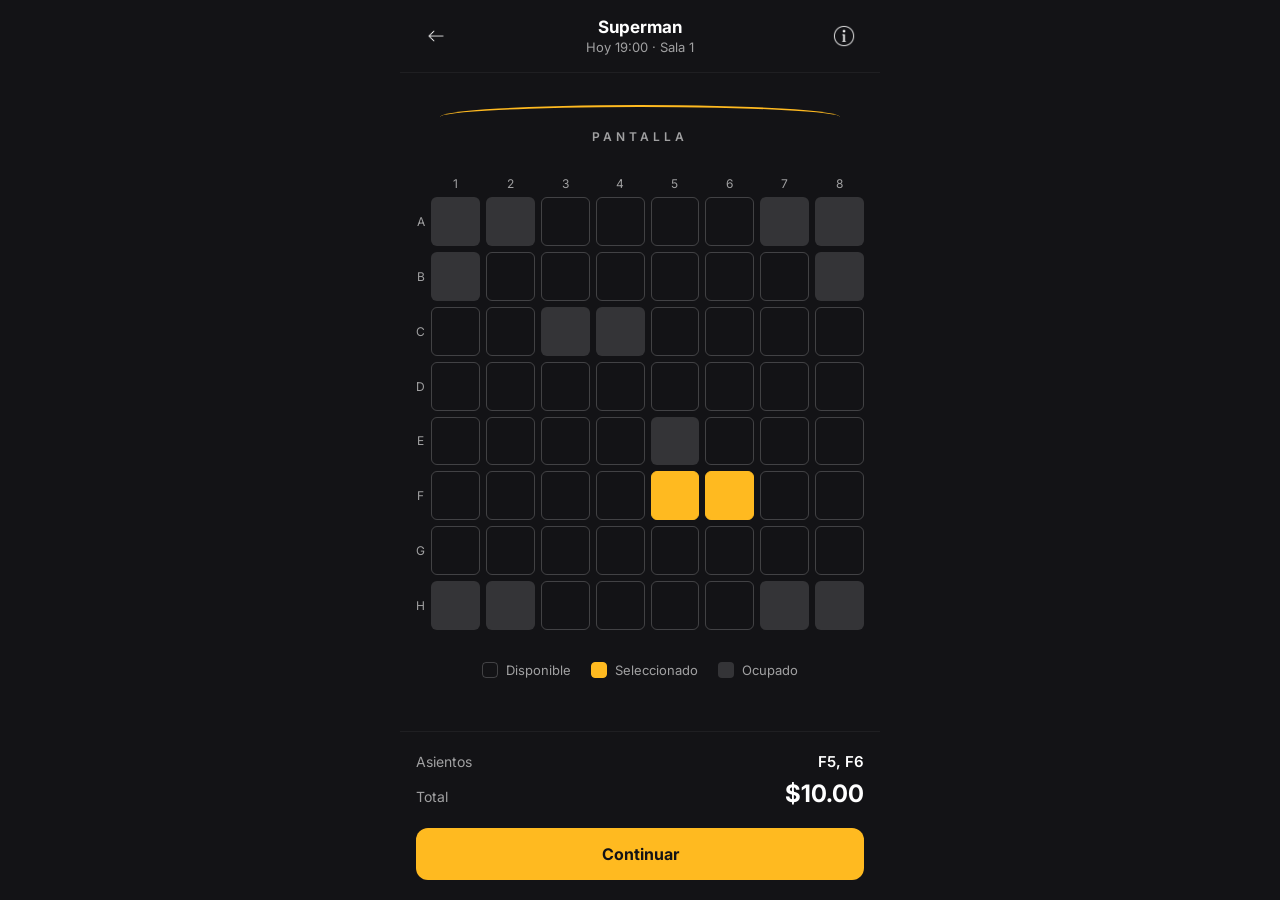
==== asientos.html @ 7ada155e "Maquetación pantalla de asientos" ====
<!DOCTYPE html>
<html lang="es">
<head>
  <meta charset="UTF-8">
  <meta name="viewport" content="width=device-width, initial-scale=1.0">
  <title>Selección de asientos — CINEPLEX</title>
  <link href="https://fonts.googleapis.com/css2?family=Inter:wght@400;600;700;800&display=swap" rel="stylesheet">
  <link rel="stylesheet" href="estilos/comun.css">
  <link rel="stylesheet" href="estilos/asientos.css">
</head>
<body>
  <div class="vista">
    <header class="encabezado-asientos">
      <button class="boton-volver" type="button" aria-label="Volver">
        <img class="icono-volver" src="img-pelis/Iconos/flecha-izquierda.png" alt="">
      </button>
      <div class="info-funcion">
        <h1 class="titulo-funcion">Superman</h1>
        <p class="subtitulo-funcion">Hoy 19:00 · Sala 1</p>
      </div>
      <button class="boton-info" type="button" aria-label="Información de la sala">
        <img class="icono-info" src="img-pelis/Iconos/icono-info.png" alt="">
      </button>
    </header>

    <main class="contenido-asientos">
      <div class="pantalla"></div>
      <p class="pantalla-texto">Pantalla</p>

      <div class="mapa">
        <span class="esquina"></span>
        <span class="numero">1</span>
        <span class="numero">2</span>
        <span class="numero">3</span>
        <span class="numero">4</span>
        <span class="numero">5</span>
        <span class="numero">6</span>
        <span class="numero">7</span>
        <span class="numero">8</span>

        <span class="letra">A</span>
        <button class="asiento ocupado" type="button" aria-label="Asiento A1" disabled></button>
        <button class="asiento ocupado" type="button" aria-label="Asiento A2" disabled></button>
        <button class="asiento" type="button" aria-label="Asiento A3"></button>
        <button class="asiento" type="button" aria-label="Asiento A4"></button>
        <button class="asiento" type="button" aria-label="Asiento A5"></button>
        <button class="asiento" type="button" aria-label="Asiento A6"></button>
        <button class="asiento ocupado" type="button" aria-label="Asiento A7" disabled></button>
        <button class="asiento ocupado" type="button" aria-label="Asiento A8" disabled></button>

        <span class="letra">B</span>
        <button class="asiento ocupado" type="button" aria-label="Asiento B1" disabled></button>
        <button class="asiento" type="button" aria-label="Asiento B2"></button>
        <button class="asiento" type="button" aria-label="Asiento B3"></button>
        <button class="asiento" type="button" aria-label="Asiento B4"></button>
        <button class="asiento" type="button" aria-label="Asiento B5"></button>
        <button class="asiento" type="button" aria-label="Asiento B6"></button>
        <button class="asiento" type="button" aria-label="Asiento B7"></button>
        <button class="asiento ocupado" type="button" aria-label="Asiento B8" disabled></button>

        <span class="letra">C</span>
        <button class="asiento" type="button" aria-label="Asiento C1"></button>
        <button class="asiento" type="button" aria-label="Asiento C2"></button>
        <button class="asiento ocupado" type="button" aria-label="Asiento C3" disabled></button>
        <button class="asiento ocupado" type="button" aria-label="Asiento C4" disabled></button>
        <button class="asiento" type="button" aria-label="Asiento C5"></button>
        <button class="asiento" type="button" aria-label="Asiento C6"></button>
        <button class="asiento" type="button" aria-label="Asiento C7"></button>
        <button class="asiento" type="button" aria-label="Asiento C8"></button>

        <span class="letra">D</span>
        <button class="asiento" type="button" aria-label="Asiento D1"></button>
        <button class="asiento" type="button" aria-label="Asiento D2"></button>
        <button class="asiento" type="button" aria-label="Asiento D3"></button>
        <button class="asiento" type="button" aria-label="Asiento D4"></button>
        <button class="asiento" type="button" aria-label="Asiento D5"></button>
        <button class="asiento" type="button" aria-label="Asiento D6"></button>
        <button class="asiento" type="button" aria-label="Asiento D7"></button>
        <button class="asiento" type="button" aria-label="Asiento D8"></button>

        <span class="letra">E</span>
        <button class="asiento" type="button" aria-label="Asiento E1"></button>
        <button class="asiento" type="button" aria-label="Asiento E2"></button>
        <button class="asiento" type="button" aria-label="Asiento E3"></button>
        <button class="asiento" type="button" aria-label="Asiento E4"></button>
        <button class="asiento ocupado" type="button" aria-label="Asiento E5" disabled></button>
        <button class="asiento" type="button" aria-label="Asiento E6"></button>
        <button class="asiento" type="button" aria-label="Asiento E7"></button>
        <button class="asiento" type="button" aria-label="Asiento E8"></button>

        <span class="letra">F</span>
        <button class="asiento" type="button" aria-label="Asiento F1"></button>
        <button class="asiento" type="button" aria-label="Asiento F2"></button>
        <button class="asiento" type="button" aria-label="Asiento F3"></button>
        <button class="asiento" type="button" aria-label="Asiento F4"></button>
        <button class="asiento seleccionado" type="button" aria-label="Asiento F5"></button>
        <button class="asiento seleccionado" type="button" aria-label="Asiento F6"></button>
        <button class="asiento" type="button" aria-label="Asiento F7"></button>
        <button class="asiento" type="button" aria-label="Asiento F8"></button>

        <span class="letra">G</span>
        <button class="asiento" type="button" aria-label="Asiento G1"></button>
        <button class="asiento" type="button" aria-label="Asiento G2"></button>
        <button class="asiento" type="button" aria-label="Asiento G3"></button>
        <button class="asiento" type="button" aria-label="Asiento G4"></button>
        <button class="asiento" type="button" aria-label="Asiento G5"></button>
        <button class="asiento" type="button" aria-label="Asiento G6"></button>
        <button class="asiento" type="button" aria-label="Asiento G7"></button>
        <button class="asiento" type="button" aria-label="Asiento G8"></button>

        <span class="letra">H</span>
        <button class="asiento ocupado" type="button" aria-label="Asiento H1" disabled></button>
        <button class="asiento ocupado" type="button" aria-label="Asiento H2" disabled></button>
        <button class="asiento" type="button" aria-label="Asiento H3"></button>
        <button class="asiento" type="button" aria-label="Asiento H4"></button>
        <button class="asiento" type="button" aria-label="Asiento H5"></button>
        <button class="asiento" type="button" aria-label="Asiento H6"></button>
        <button class="asiento ocupado" type="button" aria-label="Asiento H7" disabled></button>
        <button class="asiento ocupado" type="button" aria-label="Asiento H8" disabled></button>
      </div>

      <div class="leyenda">
        <span class="leyenda-item"><span class="muestra"></span>Disponible</span>
        <span class="leyenda-item"><span class="muestra seleccionado"></span>Seleccionado</span>
        <span class="leyenda-item"><span class="muestra ocupado"></span>Ocupado</span>
      </div>
    </main>

    <footer class="pie">
      <div class="resumen-fila">
        <span class="resumen-etiqueta">Asientos</span>
        <span class="resumen-valor">F5, F6</span>
      </div>
      <div class="resumen-fila">
        <span class="resumen-etiqueta">Total</span>
        <span class="resumen-total">$10.00</span>
      </div>
      <button class="boton-continuar" type="button">Continuar</button>
    </footer>
  </div>
</body>
</html>
---- estilos/comun.css ----
:root {
  --color-fondo: #131316;
  --color-acento: #FFBA20;
  --color-texto: #FFFFFF;
  --color-titulo: #E4E1E6;
  --color-tenue: rgba(255, 255, 255, 0.6);
  --color-superficie: #1c1c20;
  --borde-sutil: rgba(255, 255, 255, 0.05);
  --fuente: 'Inter', system-ui, -apple-system, sans-serif;
}

* {
  margin: 0;
  padding: 0;
  box-sizing: border-box;
}

body {
  background-color: var(--color-fondo);
  color: var(--color-texto);
  font-family: var(--fuente);
}

img {
  display: block;
  max-width: 100%;
}
---- estilos/asientos.css ----
.vista {
  max-width: 480px;
  margin: 0 auto;
  min-height: 100vh;
  display: flex;
  flex-direction: column;
}

.encabezado-asientos {
  position: sticky;
  top: 0;
  z-index: 10;
  display: flex;
  align-items: center;
  gap: 8px;
  padding: 16px;
  background-color: var(--color-fondo);
  border-bottom: 1px solid var(--borde-sutil);
}

.boton-volver,
.boton-info {
  display: flex;
  align-items: center;
  justify-content: center;
  width: 40px;
  height: 40px;
  background: transparent;
  border: none;
  cursor: pointer;
}

.icono-volver,
.icono-info {
  width: 22px;
  height: 22px;
}

.info-funcion {
  flex: 1;
  text-align: center;
}

.titulo-funcion {
  font-size: 17px;
  font-weight: 700;
}

.subtitulo-funcion {
  margin-top: 2px;
  font-size: 13px;
  color: var(--color-tenue);
}

.contenido-asientos {
  flex: 1;
  padding: 32px 16px;
}

.pantalla {
  height: 24px;
  margin: 0 24px;
  border-top: 2px solid var(--color-acento);
  border-radius: 50%;
}

.pantalla-texto {
  margin-bottom: 32px;
  text-align: center;
  font-size: 12px;
  font-weight: 600;
  letter-spacing: 4px;
  text-transform: uppercase;
  color: var(--color-tenue);
}

.mapa {
  display: grid;
  grid-template-columns: auto repeat(8, 1fr);
  gap: 6px;
  align-items: center;
  justify-items: center;
}

.numero,
.letra {
  font-size: 12px;
  color: var(--color-tenue);
}

.asiento {
  width: 100%;
  aspect-ratio: 1;
  background: transparent;
  border: 1px solid rgba(255, 255, 255, 0.2);
  border-radius: 6px;
  cursor: pointer;
}

.asiento.ocupado {
  background-color: rgba(255, 255, 255, 0.14);
  border-color: transparent;
  cursor: not-allowed;
}

.asiento.seleccionado {
  background-color: var(--color-acento);
  border-color: var(--color-acento);
}

.leyenda {
  display: flex;
  justify-content: center;
  gap: 20px;
  margin-top: 32px;
  font-size: 13px;
  color: var(--color-tenue);
}

.leyenda-item {
  display: flex;
  align-items: center;
  gap: 8px;
}

.muestra {
  width: 16px;
  height: 16px;
  border: 1px solid rgba(255, 255, 255, 0.2);
  border-radius: 4px;
}

.muestra.seleccionado {
  background-color: var(--color-acento);
  border-color: var(--color-acento);
}

.muestra.ocupado {
  background-color: rgba(255, 255, 255, 0.14);
  border-color: transparent;
}

.pie {
  position: sticky;
  bottom: 0;
  padding: 20px 16px;
  background-color: var(--color-fondo);
  border-top: 1px solid var(--borde-sutil);
}

.resumen-fila {
  display: flex;
  align-items: baseline;
  justify-content: space-between;
  margin-bottom: 8px;
}

.resumen-etiqueta {
  font-size: 14px;
  color: var(--color-tenue);
}

.resumen-valor {
  font-size: 15px;
  font-weight: 600;
}

.resumen-total {
  font-size: 24px;
  font-weight: 700;
}

.boton-continuar {
  width: 100%;
  margin-top: 12px;
  padding: 16px;
  font-family: var(--fuente);
  font-size: 16px;
  font-weight: 700;
  color: var(--color-fondo);
  background-color: var(--color-acento);
  border: none;
  border-radius: 12px;
  cursor: pointer;
}
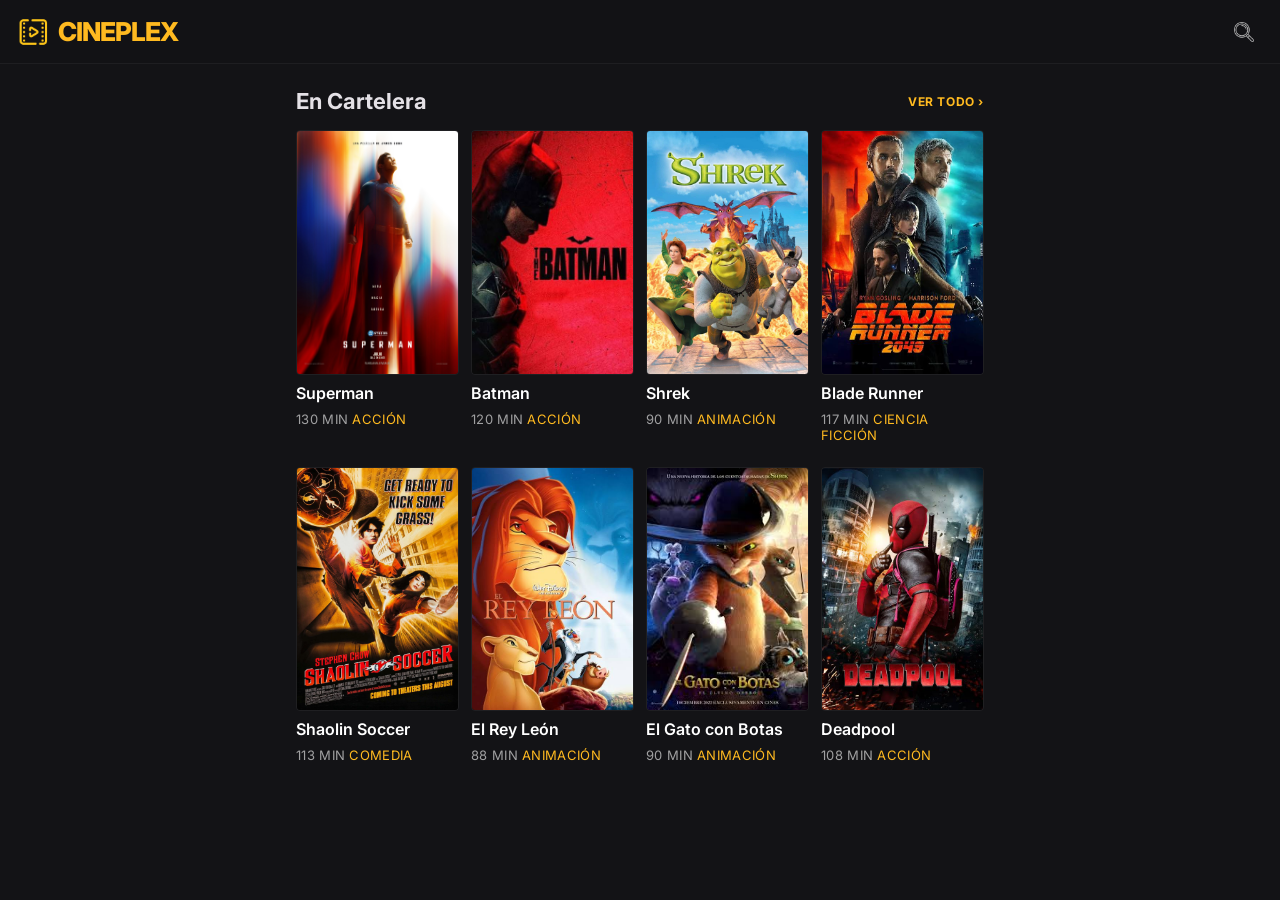
==== commit 0c0d74ef: "Selección de asientos con JavaScript" ====
--- a/asientos.html
+++ b/asientos.html
@@ -15,8 +15,8 @@
         <img class="icono-volver" src="img-pelis/Iconos/flecha-izquierda.png" alt="">
       </button>
       <div class="info-funcion">
-        <h1 class="titulo-funcion">Superman</h1>
-        <p class="subtitulo-funcion">Hoy 19:00 · Sala 1</p>
+        <h1 class="titulo-funcion"></h1>
+        <p class="subtitulo-funcion"></p>
       </div>
       <button class="boton-info" type="button" aria-label="Información de la sala">
         <img class="icono-info" src="img-pelis/Iconos/icono-info.png" alt="">
@@ -27,97 +27,7 @@
       <div class="pantalla"></div>
       <p class="pantalla-texto">Pantalla</p>
 
-      <div class="mapa">
-        <span class="esquina"></span>
-        <span class="numero">1</span>
-        <span class="numero">2</span>
-        <span class="numero">3</span>
-        <span class="numero">4</span>
-        <span class="numero">5</span>
-        <span class="numero">6</span>
-        <span class="numero">7</span>
-        <span class="numero">8</span>
-
-        <span class="letra">A</span>
-        <button class="asiento ocupado" type="button" aria-label="Asiento A1" disabled></button>
-        <button class="asiento ocupado" type="button" aria-label="Asiento A2" disabled></button>
-        <button class="asiento" type="button" aria-label="Asiento A3"></button>
-        <button class="asiento" type="button" aria-label="Asiento A4"></button>
-        <button class="asiento" type="button" aria-label="Asiento A5"></button>
-        <button class="asiento" type="button" aria-label="Asiento A6"></button>
-        <button class="asiento ocupado" type="button" aria-label="Asiento A7" disabled></button>
-        <button class="asiento ocupado" type="button" aria-label="Asiento A8" disabled></button>
-
-        <span class="letra">B</span>
-        <button class="asiento ocupado" type="button" aria-label="Asiento B1" disabled></button>
-        <button class="asiento" type="button" aria-label="Asiento B2"></button>
-        <button class="asiento" type="button" aria-label="Asiento B3"></button>
-        <button class="asiento" type="button" aria-label="Asiento B4"></button>
-        <button class="asiento" type="button" aria-label="Asiento B5"></button>
-        <button class="asiento" type="button" aria-label="Asiento B6"></button>
-        <button class="asiento" type="button" aria-label="Asiento B7"></button>
-        <button class="asiento ocupado" type="button" aria-label="Asiento B8" disabled></button>
-
-        <span class="letra">C</span>
-        <button class="asiento" type="button" aria-label="Asiento C1"></button>
-        <button class="asiento" type="button" aria-label="Asiento C2"></button>
-        <button class="asiento ocupado" type="button" aria-label="Asiento C3" disabled></button>
-        <button class="asiento ocupado" type="button" aria-label="Asiento C4" disabled></button>
-        <button class="asiento" type="button" aria-label="Asiento C5"></button>
-        <button class="asiento" type="button" aria-label="Asiento C6"></button>
-        <button class="asiento" type="button" aria-label="Asiento C7"></button>
-        <button class="asiento" type="button" aria-label="Asiento C8"></button>
-
-        <span class="letra">D</span>
-        <button class="asiento" type="button" aria-label="Asiento D1"></button>
-        <button class="asiento" type="button" aria-label="Asiento D2"></button>
-        <button class="asiento" type="button" aria-label="Asiento D3"></button>
-        <button class="asiento" type="button" aria-label="Asiento D4"></button>
-        <button class="asiento" type="button" aria-label="Asiento D5"></button>
-        <button class="asiento" type="button" aria-label="Asiento D6"></button>
-        <button class="asiento" type="button" aria-label="Asiento D7"></button>
-        <button class="asiento" type="button" aria-label="Asiento D8"></button>
-
-        <span class="letra">E</span>
-        <button class="asiento" type="button" aria-label="Asiento E1"></button>
-        <button class="asiento" type="button" aria-label="Asiento E2"></button>
-        <button class="asiento" type="button" aria-label="Asiento E3"></button>
-        <button class="asiento" type="button" aria-label="Asiento E4"></button>
-        <button class="asiento ocupado" type="button" aria-label="Asiento E5" disabled></button>
-        <button class="asiento" type="button" aria-label="Asiento E6"></button>
-        <button class="asiento" type="button" aria-label="Asiento E7"></button>
-        <button class="asiento" type="button" aria-label="Asiento E8"></button>
-
-        <span class="letra">F</span>
-        <button class="asiento" type="button" aria-label="Asiento F1"></button>
-        <button class="asiento" type="button" aria-label="Asiento F2"></button>
-        <button class="asiento" type="button" aria-label="Asiento F3"></button>
-        <button class="asiento" type="button" aria-label="Asiento F4"></button>
-        <button class="asiento seleccionado" type="button" aria-label="Asiento F5"></button>
-        <button class="asiento seleccionado" type="button" aria-label="Asiento F6"></button>
-        <button class="asiento" type="button" aria-label="Asiento F7"></button>
-        <button class="asiento" type="button" aria-label="Asiento F8"></button>
-
-        <span class="letra">G</span>
-        <button class="asiento" type="button" aria-label="Asiento G1"></button>
-        <button class="asiento" type="button" aria-label="Asiento G2"></button>
-        <button class="asiento" type="button" aria-label="Asiento G3"></button>
-        <button class="asiento" type="button" aria-label="Asiento G4"></button>
-        <button class="asiento" type="button" aria-label="Asiento G5"></button>
-        <button class="asiento" type="button" aria-label="Asiento G6"></button>
-        <button class="asiento" type="button" aria-label="Asiento G7"></button>
-        <button class="asiento" type="button" aria-label="Asiento G8"></button>
-
-        <span class="letra">H</span>
-        <button class="asiento ocupado" type="button" aria-label="Asiento H1" disabled></button>
-        <button class="asiento ocupado" type="button" aria-label="Asiento H2" disabled></button>
-        <button class="asiento" type="button" aria-label="Asiento H3"></button>
-        <button class="asiento" type="button" aria-label="Asiento H4"></button>
-        <button class="asiento" type="button" aria-label="Asiento H5"></button>
-        <button class="asiento" type="button" aria-label="Asiento H6"></button>
-        <button class="asiento ocupado" type="button" aria-label="Asiento H7" disabled></button>
-        <button class="asiento ocupado" type="button" aria-label="Asiento H8" disabled></button>
-      </div>
+      <div class="mapa"></div>
 
       <div class="leyenda">
         <span class="leyenda-item"><span class="muestra"></span>Disponible</span>
@@ -129,14 +39,17 @@
     <footer class="pie">
       <div class="resumen-fila">
         <span class="resumen-etiqueta">Asientos</span>
-        <span class="resumen-valor">F5, F6</span>
+        <span class="resumen-valor"></span>
       </div>
       <div class="resumen-fila">
         <span class="resumen-etiqueta">Total</span>
-        <span class="resumen-total">$10.00</span>
+        <span class="resumen-total"></span>
       </div>
       <button class="boton-continuar" type="button">Continuar</button>
     </footer>
   </div>
+
+  <script src="js/datos.js"></script>
+  <script src="js/asientos.js"></script>
 </body>
 </html>
--- a/estilos/asientos.css
+++ b/estilos/asientos.css
@@ -183,3 +183,8 @@
   border-radius: 12px;
   cursor: pointer;
 }
+
+.boton-continuar:disabled {
+  opacity: 0.4;
+  cursor: not-allowed;
+}
